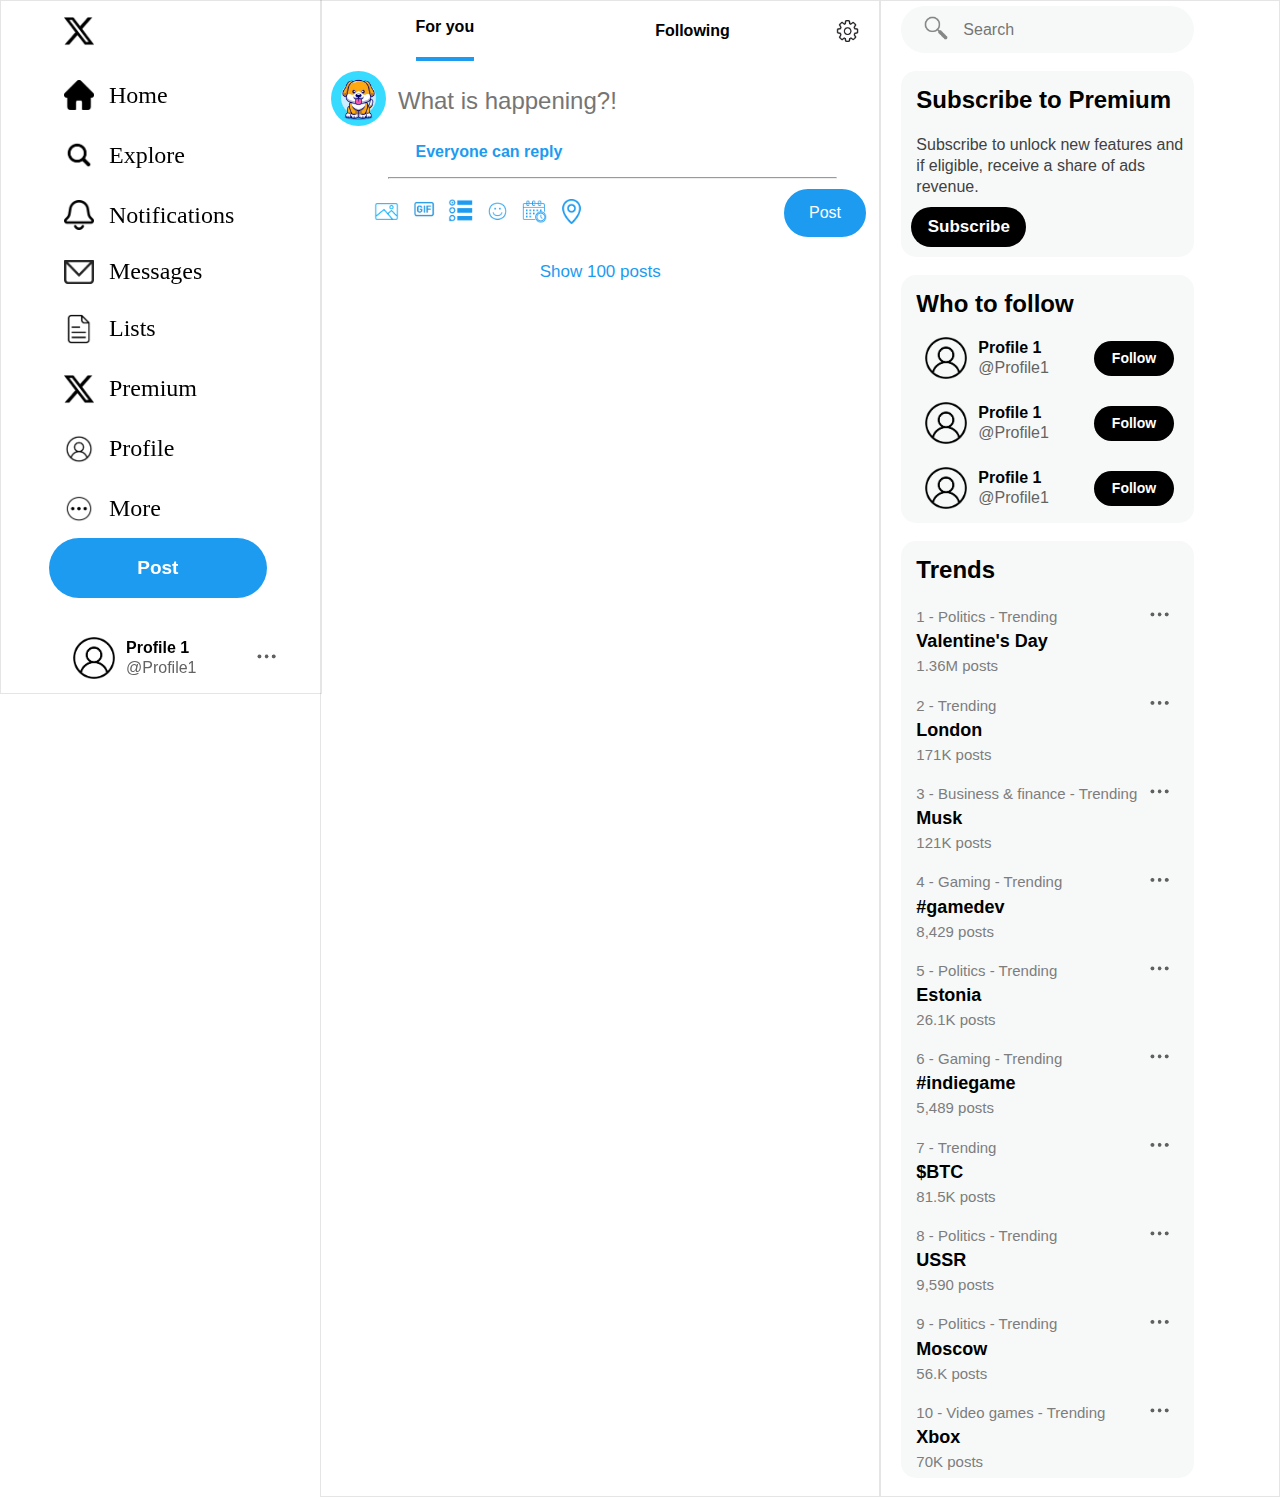
==== index.html @ 7ed3a2fc "Posts-noimages right" ====
<!DOCTYPE html>
<html lang="en">
<head>
    <meta charset="UTF-8">
    <meta name="viewport" content="width=device-width, initial-scale=1.0">
    <title>Clone Twitter</title>
    <link rel="stylesheet" href="/assets/css/index.css">
</head>
<body>
    <div class="container">


        <div id="left">
            <div class="left-inside">
                <nav>
                    <div><a href=""><img src="./assets/img/icons/x.png" alt="" class="icons"></a></div>
                    <div class="button_nav"><a class="link_nav" href="./index.html"><img src="./assets/img/icons/home.png" alt="" class="icons">Home</a></div>
                    <div class="button_nav"><a class="link_nav" href="/pages/explore.html"><img src="./assets/img/icons/explorer.png" alt="" class="icons">Explore</a></div>
                    <div class="button_nav"><a class="link_nav" href="/pages/notifications.html"><img src="./assets/img/icons/bell.png" alt="" class="icons">Notifications</a></div>
                    <div class="button_nav"><a class="link_nav" href="/pages/messages.html"><img src="./assets/img/icons/email.png" alt="" class="icons">Messages</a></div>
                    <div class="button_nav"><a class="link_nav" href="/pages/lists.html"><img src="./assets/img/icons/page.png" alt="" class="icons">Lists</a></div>
                    <div class="button_nav"><a class="link_nav" href="/pages/premium.html"><img src="./assets/img/icons/x.png" alt="" class="icons">Premium</a></div>
                    <div class="button_nav"><a class="link_nav" href="/pages/profile.html"><img src="./assets/img/icons/profile.png" alt="" class="icons">Profile</a></div>
                    <div class="button_nav"><a class="link_nav" href="/pages/more.html"><img src="./assets/img/icons/3dots.png" alt="" class="icons">More</a></div>
                    <button id="buttonPostNav"><b>Post</b></button>
                </nav>

                <div class="rightBoxInBox">
                    <img class="imgProfile" src="./assets/img/icons/profile.png" alt="">
                    <div class="followSugestBlock">
                        <b class="nameProfile">Profile 1</b>
                        <p class="profileHastag">@Profile1</p>
                    </div>
                    <a href="">
                        <img class="dots" src="./assets/img/icons/3dotsNoCircle.png" alt="">
                    </a>
                </div>

            </div>
        </div>

        <div id="center">
            <div class="center-inside">
                <main>
                    <div class="centerTopDiv">
                        <div class="centerTopLeft">
                            <div id="forYouDiv" class="centerTopTextLine">For you</div>
                        </div>

                        <div class="centerTopRight">
                            <div id="followDiv" class="centerTopText">Following</div>    
                        </div>

                        <div class="centerTopEngine"><img id="engine_icon" src="/assets/img/icons/Background.png" alt=""></div>    
                    </div>


                    <div class="centerPost">
                        <div class="centerPostTop">
                            <div class="centerProfile">
                                <a href=""><img id="PostImageProfile" src="./assets/img/icons/dogProfile.jpg" alt=""></a>
                            </div>
                            <div class="centerText">
                                <input id="inputPost" placeholder="What is happening?!" class="centerTextInput" type="text">
                            </div>
                        </div>

                        
                        <div class="centerMiddle">
                            <div class="centerMiddleText"><b>Everyone can reply</b></div>
                        </div>
                        <hr>
                        <div class="centerPostBottom">
                            <div class="centerIcons">
                                <div><img class="IconsMiddle" src="./assets/img/icons/imageIcon.png" alt=""></div>
                                <div><img class="IconsMiddle" src="./assets/img/icons/gif.png" alt=""></div>
                                <div><img class="IconsMiddle" src="./assets/img/icons/poll.png" alt=""></div>
                                <div><img class="IconsMiddle" src="./assets/img/icons/smileFace.png" alt=""></div>
                                <div><img class="IconsMiddle" src="./assets/img/icons/calendario.png" alt=""></div>
                                <div><img class="IconsMiddle" src="./assets/img/icons/localização.png" alt=""></div>

                            </div>
                            <div id="postButton" class="centerButton" onclick="postText()">
                                <div class="centerButtonPost">Post</div>
                            </div>
                        </div>

                    </div>

                    <div class="showPosts">
                        Show 100 posts
                    </div>

                    <section id="postSection">
                        
                    </section>
                    
                </main>
            </div>
        </div>





        <div id="right">
            <aside>
                <div class="rightAside">
                    <div class="rightSearchImage">
                        <img id="searchImg" src="./assets/img/icons/magnifying_glass.png" alt="">
                    </div>
                    <div class="rightSearch">
                        <input onfocus="addBorderSearchDiv()" onblur="offBorderSearchDiv()" placeholder="Search" type="text" name="searchBar" id="searchBar">
                    </div>
                </div>
                
                <div class="rightBoxDiv">
                    <div class="rightTitle"><b>Subscribe to Premium</b></div>
                    <div id="subscribeDescription">Subscribe to unlock new features and if eligible, receive a share of ads revenue.</div>
                    <div><button id="subscribeButton"><b>Subscribe</b></button></div>
                </div>

                <div class="rightBoxDiv">
                    <div class="rightTitle"><b>Who to follow</b></div>
                    <div class="rightBoxInBox">
                        <img class="imgProfile" src="./assets/img/icons/profile.png" alt="">
                        <div class="followSugestBlock">
                            <b class="nameProfile">Profile 1</b>
                            <p class="profileHastag">@Profile1</p>
                        </div>
                        <button class="followButton"><b>Follow</b></button>
                    </div>

                    <div class="rightBoxInBox">
                        <img class="imgProfile" src="./assets/img/icons/profile.png" alt="">
                        <div class="followSugestBlock">
                            <b class="nameProfile">Profile 1</b>
                            <p class="profileHastag">@Profile1</p>
                        </div>
                        <button class="followButton"><b>Follow</b></button>
                    </div>

                    <div class="rightBoxInBox">
                        <img class="imgProfile" src="./assets/img/icons/profile.png" alt="">
                        <div class="followSugestBlock">
                            <b class="nameProfile">Profile 1</b>
                            <p class="profileHastag">@Profile1</p>
                        </div>
                        <button class="followButton"><b>Follow</b></button>
                    </div>
                </div>

                <div class="rightBoxDiv">
                    <div class="rightTitle">Trends</div>

                    <div class="trendBox">
                        <div class="rightBoxTrend">
                            <div class="trendFirstLineText">1 - Politics - Trending</div>
                            <a href="">
                                <img class="dots" src="./assets/img/icons/3dotsNoCircle.png" alt="">
                            </a>
                        </div>
                        <div class="nameTrend"><b>Valentine's Day</b></div>
                        <div class="trendFirstLineText">1.36M posts</div>
                    </div>

                    <div class="trendBox">
                        <div class="rightBoxTrend">
                            <div class="trendFirstLineText">2 - Trending</div>
                            <a href="">
                                <img class="dots" src="./assets/img/icons/3dotsNoCircle.png" alt="">
                            </a>
                        </div>
                        <div class="nameTrend"><b>London</b></div>
                        <div class="trendFirstLineText">171K posts</div>
                    </div>

                    <div class="trendBox">
                        <div class="rightBoxTrend">
                            <div class="trendFirstLineText">3 - Business & finance - Trending</div>
                            <a href="">
                                <img class="dots" src="./assets/img/icons/3dotsNoCircle.png" alt="">
                            </a>
                        </div>
                        <div class="nameTrend"><b>Musk</b></div>
                        <div class="trendFirstLineText">121K posts</div>
                    </div>

                    <div class="trendBox">
                        <div class="rightBoxTrend">
                            <div class="trendFirstLineText">4 - Gaming - Trending</div>
                            <a href="">
                                <img class="dots" src="./assets/img/icons/3dotsNoCircle.png" alt="">
                            </a>
                        </div>
                        <div class="nameTrend"><b>#gamedev</b></div>
                        <div class="trendFirstLineText">8,429 posts</div>
                    </div>

                    <div class="trendBox">
                        <div class="rightBoxTrend">
                            <div class="trendFirstLineText">5 - Politics - Trending</div>
                            <a href="">
                                <img class="dots" src="./assets/img/icons/3dotsNoCircle.png" alt="">
                            </a>
                        </div>
                        <div class="nameTrend"><b>Estonia</b></div>
                        <div class="trendFirstLineText">26.1K posts</div>
                    </div>

                    <div class="trendBox">
                        <div class="rightBoxTrend">
                            <div class="trendFirstLineText">6 - Gaming - Trending</div>
                            <a href="">
                                <img class="dots" src="./assets/img/icons/3dotsNoCircle.png" alt="">
                            </a>
                        </div>
                        <div class="nameTrend"><b>#indiegame</b></div>
                        <div class="trendFirstLineText">5,489 posts</div>
                    </div>

                    <div class="trendBox">
                        <div class="rightBoxTrend">
                            <div class="trendFirstLineText">7 - Trending</div>
                            <a href="">
                                <img class="dots" src="./assets/img/icons/3dotsNoCircle.png" alt="">
                            </a>
                        </div>
                        <div class="nameTrend"><b>$BTC</b></div>
                        <div class="trendFirstLineText">81.5K posts</div>
                    </div>

                    <div class="trendBox">
                        <div class="rightBoxTrend">
                            <div class="trendFirstLineText">8 - Politics - Trending</div>
                            <a href="">
                                <img class="dots" src="./assets/img/icons/3dotsNoCircle.png" alt="">
                            </a>
                        </div>
                        <div class="nameTrend"><b>USSR</b></div>
                        <div class="trendFirstLineText">9,590 posts</div>
                    </div>

                    <div class="trendBox">
                        <div class="rightBoxTrend">
                            <div class="trendFirstLineText">9 - Politics - Trending</div>
                            <a href="">
                                <img class="dots" src="./assets/img/icons/3dotsNoCircle.png" alt="">
                            </a>
                        </div>
                        <div class="nameTrend"><b>Moscow</b></div>
                        <div class="trendFirstLineText">56.K posts</div>
                    </div>

                    <div class="trendBox">
                        <div class="rightBoxTrend">
                            <div class="trendFirstLineText">10 - Video games - Trending</div>
                            <a href="">
                                <img class="dots" src="./assets/img/icons/3dotsNoCircle.png" alt="">
                            </a>
                        </div>
                        <div class="nameTrend"><b>Xbox</b></div>
                        <div class="trendFirstLineText">70K posts</div>
                    </div>

                    
                </div>

            </aside>
        </div>

    </div>

    <script src="/assets/script/index.js" ></script>
</body>
</html>
---- assets/css/index.css ----
* {
    margin: 0;
    font-family:Arial, Helvetica, sans-serif;
}

body{
    background-color: white;
    height: 100vh;
}

.container{
    display: flex;
}

#left{
    width: 25%;
    border: 1px solid rgba(0, 0, 0, 0.1);
    position: fixed;
}
#center{
    margin-left: 25%;
    width: 47%;
    border: 1px solid rgba(0, 0, 0, 0.1);
}
#right{
    width: 28%;
    border: 1px solid rgba(0, 0, 0, 0.1);
    padding-right: 65px;
}

a{
    cursor: pointer;
}

.left-inside{
    margin-left: 15%;
}

.icons{
    width: 30px;
    padding: 15px;
}

.button_nav{
    display: flex;
    flex-direction: row;
    border-radius: 30px;
}

.link_nav:hover{
    background-color: rgb(228, 228, 228);
    cursor: pointer;
}

.link_nav{
    text-decoration: none;
    padding-right: 30px;
    border-radius: 30px;
    font-size: 24px;
    color: black;
    font-family:'Times New Roman', Times, serif;
    display: flex;
    flex-direction: row;
    align-items: center;
}

#buttonPostNav{
    width: 80%;
    border: 0px solid rgb(29, 155, 240);
    border-radius: 50px;
    height: 60px;
    font-size: 19px;
    background-color: rgb(29, 155, 240);
    color: white;
    margin-bottom: 30px;
}

#buttonPostNav:hover{
    background-color: rgb(25, 138, 213);
    cursor: pointer;

}

.dots{
    width: 25px;
    margin-right: 20px;
    padding: 2px;
}

.dots:hover{
    background-color: rgb(232, 235, 235);
    border-radius: 50px;
    cursor: pointer;
}

.centerTopDiv{
    display: flex;
    justify-content: space-around;
    flex-direction: row;
    height: 60px;
    border: 12 solid rgba(0, 0, 0, 0.1);
}



.centerTopEngine{
    display: flex;
    align-items: center;
    justify-content: center;
}

#engine_icon:hover{
    background-color: rgb(228, 228, 228);
    cursor: pointer;

}

#engine_icon{
    width: 23px;
    margin: 10px;
    padding: 10px;
    border: 0px solid black;
    border-radius: 50px;
}

.centerTopLeft:hover, .centerTopRight:hover{
    background-color: rgb(228, 228, 228);
    cursor: pointer;

}

.centerTopRight,.centerTopLeft{
    font-weight: bold;
}

.centerTopRight, .centerTopLeft{
    display: flex;
    align-items: center;
    justify-content: center;
    width: 100%;
}

.centerTopText{
    display: flex;
    align-items: center;
    height: 100%;
}
.centerTopTextLine{
    display: flex;
    align-items: center;
    height: 100%;
    border-bottom: 8px solid rgb(29, 155, 240);
    border-radius: 5px;
}

.centerPostTop{
    display: flex;
    width: 100%;
}

#PostImageProfile{
    width: 55px;
    margin: 10px;
    border-radius: 50px;
}

.centerText{
    display: flex;
    width: 85%;
}

.centerTextInput{
    display: flex;
    width: 100%;
    border: 0px;
    outline: none;
}
.centerTextInput:placeholder-shown{
    font-size: 24px;
    color: rgb(131, 129, 129);
}

.centerMiddle{
    margin-left: 15.5%;
    padding:3px 8px;
    border: 0px;
    width: 147px;
    border: 0px;
    border-radius: 30px;
    color: rgb(29, 155, 240);
}
.centerMiddle:hover{
    background-color: rgb(228, 228, 228);
    cursor: pointer;
}

hr{
    width: 80%;
    margin-left: 12%;
    margin-top: 13px;
    height: 0px;
    color: rgba(0, 0, 0, 0.1);
    border: 12 solid rgba(0, 0, 0, 0.1);

}

.centerPostBottom{
    display: flex;
    align-items: center;
    justify-content: space-around;
}

.centerIcons{
    display: flex;
    margin-left: 6%;
    margin-top: 10px;
}

.IconsMiddle{
    max-width: 25px;
    min-width: 10px;
    padding: 6px;
}

.IconsMiddle:hover{
    background-color: rgb(228, 228, 228);
    border-radius: 20px;
    cursor: pointer;

}

.centerButton{
    margin-top: 10px;
    margin-left: 30%;
    padding-left: 10px;
    padding-right: 10px;
    background-color: rgb(29, 155, 240);
    border: 15px solid #1d9bf0;
    border-radius: 30px;

}

.centerButtonPost{
    color: white;
}

.centerButton:hover{
    background-color: rgb(112, 189, 240);
    border: 15px solid rgb(112, 189, 240);
    cursor: pointer;

}

.showPosts{
    display: flex;
    align-items: center;
    justify-content: center;
    width: 100%;
    height: 50px;
    color: #1d9bf0;
    margin-top: 10px;
    font-size: 17px;
    border: 12 solid rgba(0, 0, 0, 0.04);
}

.showPosts:hover{
    background-color: rgb(243, 241, 241);
    cursor: pointer;
}

#postDiv:hover{
    background-color: rgb(243, 241, 241);
    cursor: pointer;
}

.postTop{
    display: flex;
    justify-content: space-between;
    align-items: center;
}

.postProfile{
    display: flex;
    width: 55px;
    margin-left: 2%;
    margin-top: 1%;
}

.profileAndText{
    flex-grow: 2;
    margin-top: 8px;
    margin-left: 8px;
}
.postTopNameHashtag{
    display: flex;
}
.hashtagPost{
    margin-left: 15px;
}
.postText{
margin-top: 5px;
}
.postDots{
    width: 30px;
    padding: 5px;
    margin-right: 15px;
}
.postDots:hover{
    background-color: rgb(218, 230, 230);
    border-radius: 100px;
    cursor: pointer;
}

.postDivImage{
    display: flex;
    width: 100%;
    justify-content: center;
}
.postImage{
    width: 80%;
    margin-left: 3%;
    margin-top: 10px;
}

.optionsDiv{
    display: flex;
    justify-content: space-between;
    margin: 10px;
    padding-bottom: 10px;
}
.options{
    display: flex;
    align-items: center;
    justify-content: center;
    gap: 1px;
}

.optionImg{
    width: 20px;
    padding: 5px;
}
.optionImg:hover{
    background-color: rgb(215, 231, 252);
    cursor: pointer;
    border-radius: 50px;
}
.optionDesc{
    color: rgb(106, 106, 106);
    font-size: 14px;
}
.options:hover{
    color: rgb(215, 231, 252);
}














.rightAside{
    display: flex;
    align-items: center;
    margin: 5px 20px;
    padding: 5px 20px;
    background-color: rgb(247, 249, 249);
    border-radius: 50px;
}

#searchImg{
    width:30px;
    margin-right: 10px;
    opacity: 0.5;
}

.rightSearch{
    width: 80%;
}
#searchBar{
    width: 100%;
    height: 35px;
    font-size: 16px;
    outline: none;
    border: 0px;
    background-color: rgb(247, 249, 249);
}

.rightBoxDiv{
    margin: 18px 20px;
    background-color: rgb(247, 249, 249);
    border-radius: 15px;
}
.rightBoxInBox{
    display: flex;
    justify-content: space-between;
    padding: 5px 20px 10px 20px;
    align-items: center;
}
.rightBoxInBox:hover, .trendBox:hover{
    background-color:rgb(229, 230, 231);
    cursor: pointer;

}
.nameTrend{
    padding-left: 15px;
    padding-bottom: 5px;
    font-size: 18px;
}

.trendFirstLineText{
    font-size: 15px;
    color:rgb(125, 125, 125);
    margin-left: 15px;
}

.rightBoxTrend{
    display: flex;
    justify-content: space-between;
    align-items: center;
    margin-top: 5px;
}
.trendBox{
    padding-top: 3px;
    padding-bottom: 8px;
}


.rightTitle{
    font-size: 24px;
    font-weight: bold;
    padding: 15px 0 10px 15px ;
}
#subscribeDescription{
    margin: 10px 0px 0px 15px;
    color: rgb(65, 65, 65);
    line-height: 21px;
}
#subscribeButton{
    margin: 10px;
    width: 115px;
    border: 0px solid black;
    color: white;
    background-color: black;
    border-radius: 20px;
    height: 40px;
    font-size: 17px;
}
.imgProfile{
    width: 50px;
}
.followSugestBlock{
    flex-grow: 2;
    margin-left: 7px;
}
.profileHastag{
    margin-top: 2px;
    color: rgb(100, 99, 99);
}

.followButton{
    background-color: black;
    color: white;
    font-size: 14px;
    width: 80px;
    height: 35px;
    border: 0px solid black;
    border-radius: 30px;
}

.followButton:hover, #subscribeButton:hover{
    background-color: rgb(48, 48, 48);
    cursor: pointer;
}


























/* *{outline:}
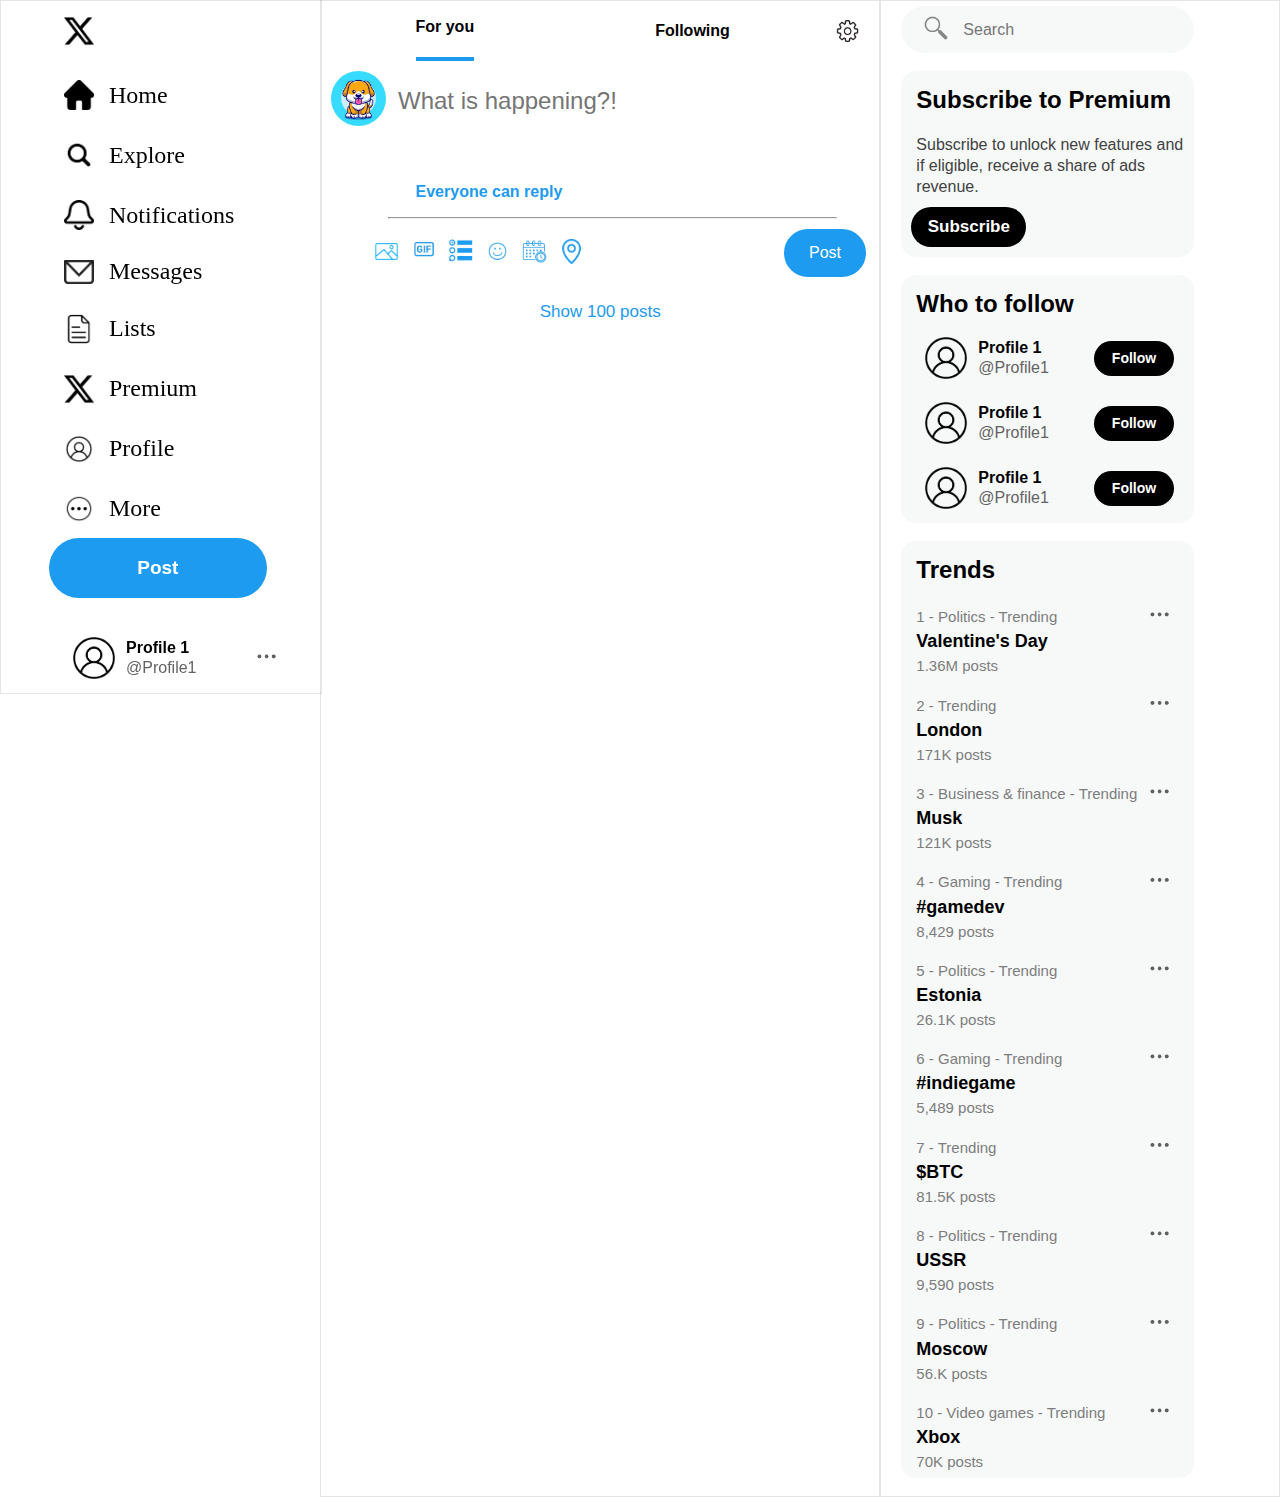
==== commit d63d30dc: "Finalizando Imagens" ====
--- a/index.html
+++ b/index.html
@@ -56,15 +56,19 @@
 
 
                     <div class="centerPost">
-                        <div class="centerPostTop">
-                            <div class="centerProfile">
-                                <a href=""><img id="PostImageProfile" src="./assets/img/icons/dogProfile.jpg" alt=""></a>
-                            </div>
-                            <div class="centerText">
-                                <input id="inputPost" placeholder="What is happening?!" class="centerTextInput" type="text">
-                            </div>
-                        </div>
-
+                        <div class="centerPostTopGeneral">
+                            <div class="centerPostTop">
+                                <div class="centerProfile">
+                                    <a href=""><img id="PostImageProfile" src="./assets/img/icons/dogProfile.jpg" alt=""></a>
+                                </div>
+                                <div class="centerText">
+                                    <input id="inputPost" placeholder="What is happening?!" class="centerTextInput" type="text">
+                                </div>
+                            </div>
+                            <div id="imageContainer" class="imageDivPost">
+
+                            </div>
+                        </div>
                         
                         <div class="centerMiddle">
                             <div class="centerMiddleText"><b>Everyone can reply</b></div>
@@ -72,7 +76,9 @@
                         <hr>
                         <div class="centerPostBottom">
                             <div class="centerIcons">
-                                <div><img class="IconsMiddle" src="./assets/img/icons/imageIcon.png" alt=""></div>
+                                <div><img id="imgUpIcon" class="IconsMiddle" src="./assets/img/icons/imageIcon.png" alt="">
+                                    <input type="file" id="imageInput" accept="image/*" style="display:none;" multiple>
+                                </div>
                                 <div><img class="IconsMiddle" src="./assets/img/icons/gif.png" alt=""></div>
                                 <div><img class="IconsMiddle" src="./assets/img/icons/poll.png" alt=""></div>
                                 <div><img class="IconsMiddle" src="./assets/img/icons/smileFace.png" alt=""></div>
--- a/assets/css/index.css
+++ b/assets/css/index.css
@@ -180,6 +180,27 @@
     color: rgb(131, 129, 129);
 }
 
+.imagePost{
+    width: 30%;
+    object-fit: cover; 
+    flex-grow: 1;  
+}
+.imageDivPost{
+    display: flex;
+    justify-content: center;
+    align-items: center;
+    flex-wrap:wrap;
+    gap: 5px;
+    padding: 20px;
+}
+
+
+
+
+
+
+
+
 .centerMiddle{
     margin-left: 15.5%;
     padding:3px 8px;
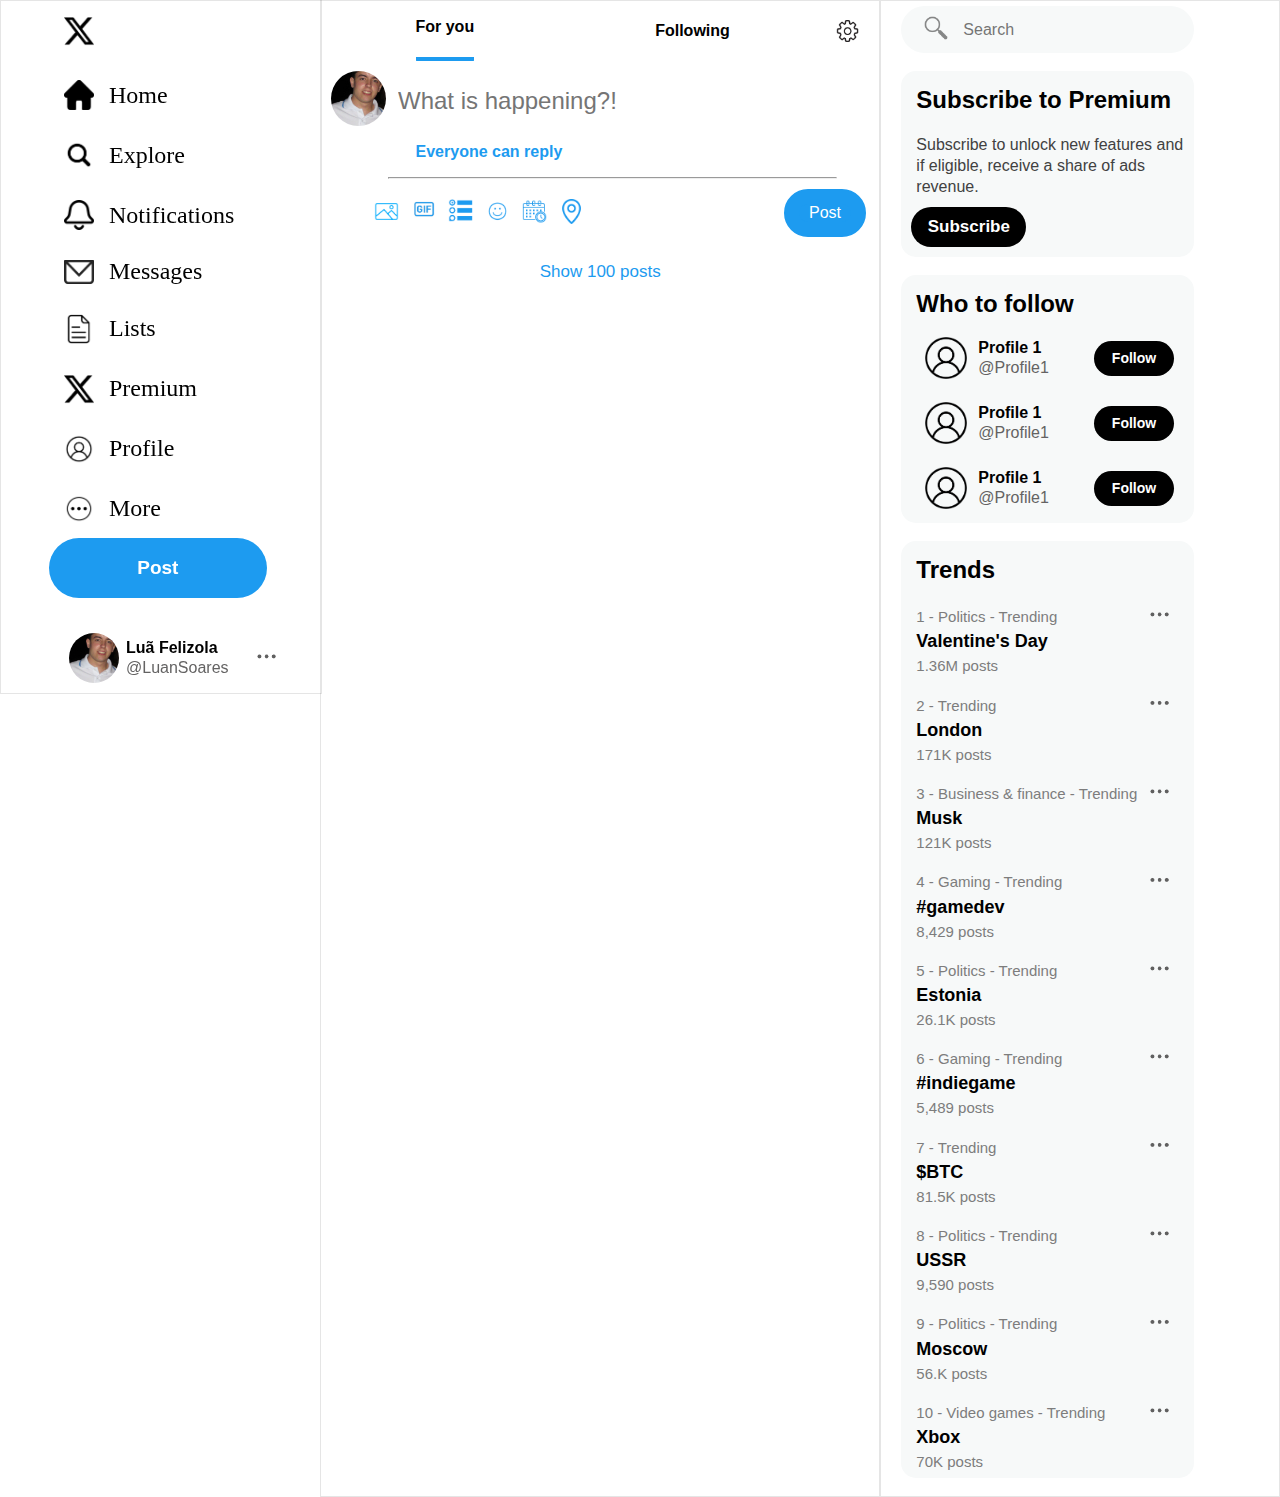
==== commit 1d54fdff: "Finishing Enter Button" ====
--- a/index.html
+++ b/index.html
@@ -26,10 +26,10 @@
                 </nav>
 
                 <div class="rightBoxInBox">
-                    <img class="imgProfile" src="./assets/img/icons/profile.png" alt="">
+                    <img class="imgProfile" src="/assets/img/Myphoto.jpeg" alt="">
                     <div class="followSugestBlock">
-                        <b class="nameProfile">Profile 1</b>
-                        <p class="profileHastag">@Profile1</p>
+                        <b class="nameProfile">Luã Felizola</b>
+                        <p class="profileHastag">@LuanSoares</p>
                     </div>
                     <a href="">
                         <img class="dots" src="./assets/img/icons/3dotsNoCircle.png" alt="">
@@ -59,15 +59,13 @@
                         <div class="centerPostTopGeneral">
                             <div class="centerPostTop">
                                 <div class="centerProfile">
-                                    <a href=""><img id="PostImageProfile" src="./assets/img/icons/dogProfile.jpg" alt=""></a>
+                                    <a href=""><img id="PostImageProfile" src="/assets/img/Myphoto.jpeg" alt=""></a>
                                 </div>
                                 <div class="centerText">
                                     <input id="inputPost" placeholder="What is happening?!" class="centerTextInput" type="text">
                                 </div>
                             </div>
-                            <div id="imageContainer" class="imageDivPost">
-
-                            </div>
+                             <div id="imageContainer" class="imageDivPost"></div>
                         </div>
                         
                         <div class="centerMiddle">
--- a/assets/css/index.css
+++ b/assets/css/index.css
@@ -174,6 +174,7 @@
     width: 100%;
     border: 0px;
     outline: none;
+    font-size: 24px;
 }
 .centerTextInput:placeholder-shown{
     font-size: 24px;
@@ -183,7 +184,8 @@
 .imagePost{
     width: 30%;
     object-fit: cover; 
-    flex-grow: 1;  
+    flex-grow: 1;
+    padding: 10px;  
 }
 .imageDivPost{
     display: flex;
@@ -191,14 +193,7 @@
     align-items: center;
     flex-wrap:wrap;
     gap: 5px;
-    padding: 20px;
-}
-
-
-
-
-
-
+}
 
 
 .centerMiddle{
@@ -305,6 +300,7 @@
     width: 55px;
     margin-left: 2%;
     margin-top: 1%;
+    border-radius: 50%;
 }
 
 .profileAndText{
@@ -372,18 +368,6 @@
 .options:hover{
     color: rgb(215, 231, 252);
 }
-
-
-
-
-
-
-
-
-
-
-
-
 
 
 .rightAside{
@@ -475,6 +459,7 @@
 }
 .imgProfile{
     width: 50px;
+    border-radius: 50%;
 }
 .followSugestBlock{
     flex-grow: 2;
